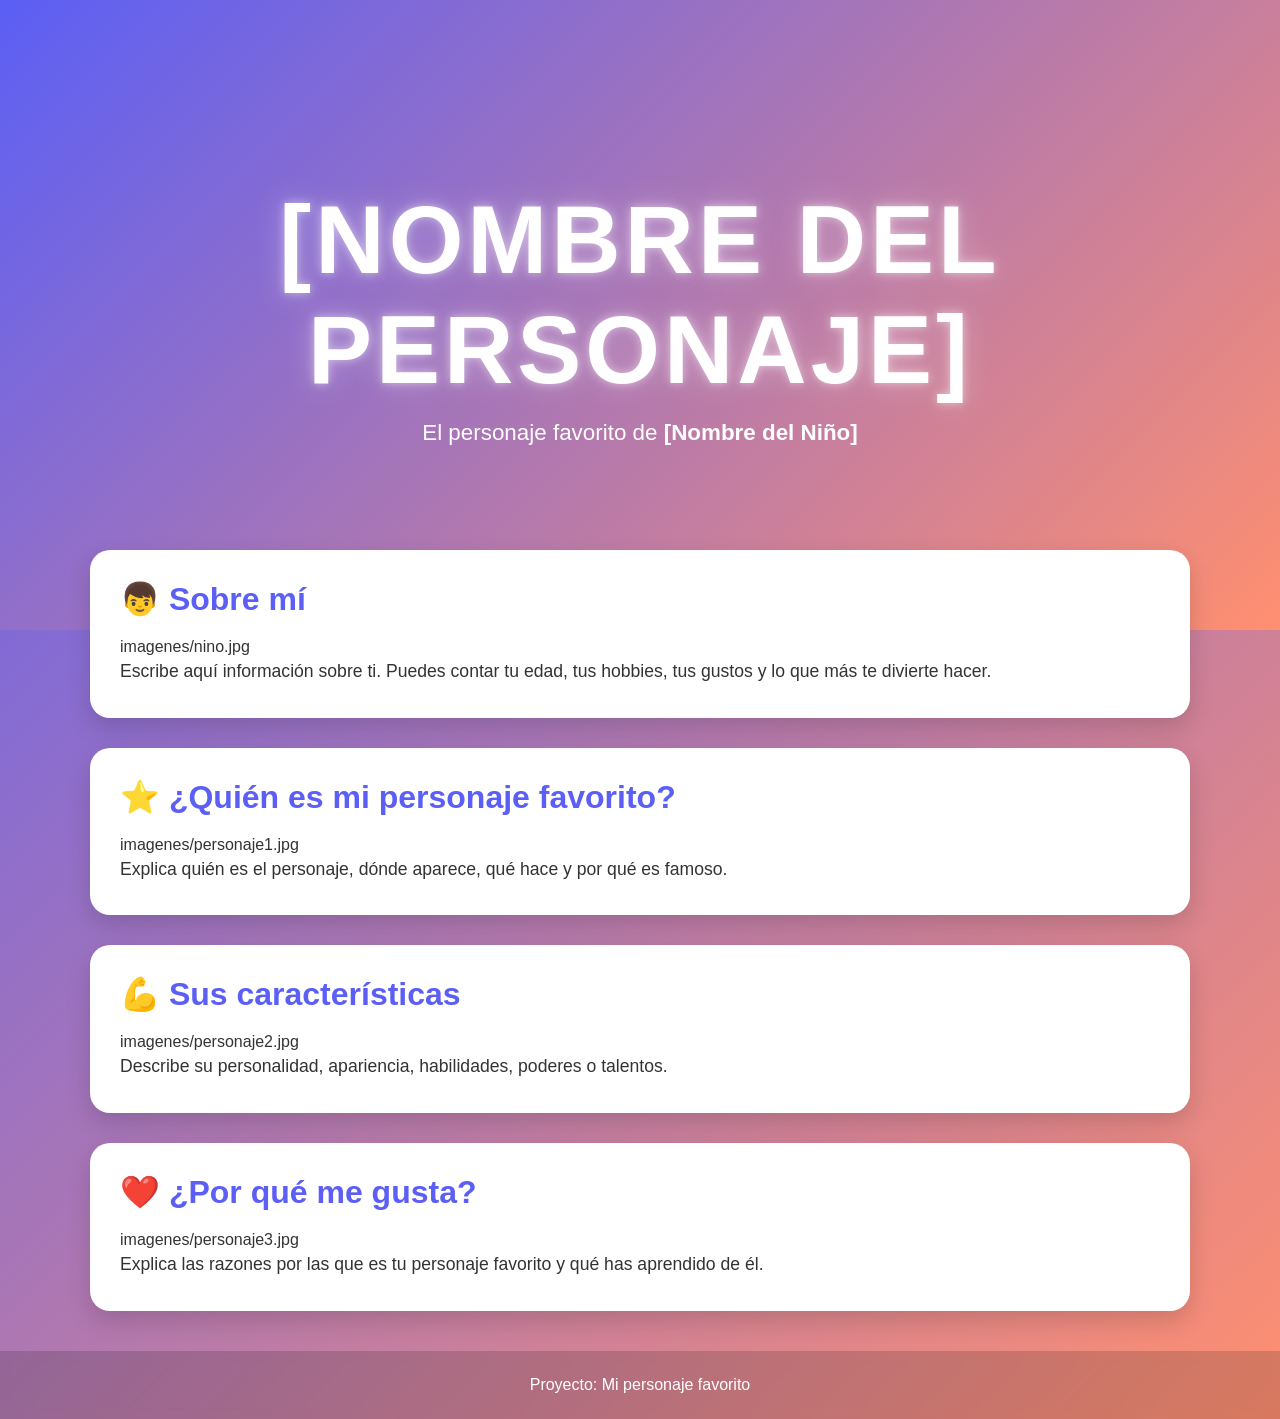
==== docs/personajeFavorito/index.html @ 3e51c81c "Automated update" ====
<!DOCTYPE html>
<html lang="es">

<head>
    <meta charset="UTF-8">
    <meta name="viewport" content="width=device-width, initial-scale=1.0">
    <title>[Nombre del Personaje]</title>
    <link rel="stylesheet" href="style.css">
</head>

<body>

    <header class="hero">
        <div class="hero-content">
            <h1>[NOMBRE DEL PERSONAJE]</h1>
            <p>El personaje favorito de <strong>[Nombre del Niño]</strong></p>
        </div>
    </header>

    <main>

        <section class="card">
            <h2>👦 Sobre mí</h2>
            imagenes/nino.jpg

            <p>
                Escribe aquí información sobre ti.
                Puedes contar tu edad, tus hobbies,
                tus gustos y lo que más te divierte hacer.
            </p>
        </section>

        <section class="card">
            <h2>⭐ ¿Quién es mi personaje favorito?</h2>
            imagenes/personaje1.jpg

            <p>
                Explica quién es el personaje, dónde aparece,
                qué hace y por qué es famoso.
            </p>
        </section>

        <section class="card">
            <h2>💪 Sus características</h2>
            imagenes/personaje2.jpg

            <p>
                Describe su personalidad, apariencia,
                habilidades, poderes o talentos.
            </p>
        </section>

        <section class="card">
            <h2>❤️ ¿Por qué me gusta?</h2>
            imagenes/personaje3.jpg

            <p>
                Explica las razones por las que es tu personaje favorito
                y qué has aprendido de él.
            </p>
        </section>

    </main>

    <footer>
        <p>Proyecto: Mi personaje favorito</p>
    </footer>

</body>

</html>
---- docs/personajeFavorito/style.css ----
/*======================================
  PALETA DE COLORES
======================================*/
:root {
    --color-primario: #5b5ff5;
    --color-secundario: #ff8f70;
}

/*======================================
  CONFIGURACIÓN GENERAL
======================================*/
* {
    margin: 0;
    padding: 0;
    box-sizing: border-box;
}

body {
    font-family: "Segoe UI", Arial, sans-serif;

    background: linear-gradient(
        135deg,
        var(--color-primario),
        var(--color-secundario)
    );

    min-height: 100vh;
    color: #333;
}

/*======================================
  HERO
======================================*/
.hero {
    height: 70vh;

    display: flex;
    justify-content: center;
    align-items: center;

    text-align: center;

    background: linear-gradient(
        135deg,
        var(--color-primario),
        var(--color-secundario)
    );

    color: white;
}

.hero-content {
    animation: aparecer 1.5s ease;
}

.hero h1 {
    font-size: clamp(3rem, 8vw, 6rem);
    letter-spacing: 4px;
    text-transform: uppercase;

    text-shadow:
        0 0 10px rgba(255,255,255,.5),
        0 0 30px rgba(255,255,255,.3);

    animation: flotar 3s ease-in-out infinite;
}

.hero p {
    font-size: 1.4rem;
    margin-top: 15px;
}

/*======================================
  CONTENEDOR
======================================*/
main {
    width: 90%;
    max-width: 1100px;

    margin: -80px auto 40px;
}

/*======================================
  TARJETAS
======================================*/
.card {
    background: white;

    margin-bottom: 30px;
    padding: 30px;

    border-radius: 20px;

    box-shadow: 0 10px 25px rgba(0,0,0,.15);

    transition: .3s;
}

.card:hover {
    transform: translateY(-8px);
}

.card h2 {
    color: var(--color-primario);
    margin-bottom: 20px;
    font-size: 2rem;
}

.card img {
    width: 100%;
    max-width: 450px;

    display: block;
    margin: 20px auto;

    border-radius: 15px;

    transition: .4s;
}

.card img:hover {
    transform: scale(1.05);
}

.card p {
    font-size: 1.1rem;
    line-height: 1.8;
}

/*======================================
  FOOTER
======================================*/
footer {
    text-align: center;

    padding: 25px;

    color: white;

    background: rgba(0,0,0,.15);

    backdrop-filter: blur(5px);
}

/*======================================
  ANIMACIONES
======================================*/
@keyframes aparecer {
    from {
        opacity: 0;
        transform: translateY(40px);
    }

    to {
        opacity: 1;
        transform: translateY(0);
    }
}

@keyframes flotar {
    0% {
        transform: translateY(0);
    }

    50% {
        transform: translateY(-10px);
    }

    100% {
        transform: translateY(0);
    }
}

/*======================================
  RESPONSIVE
======================================*/
@media (max-width: 768px) {

    .hero {
        height: 55vh;
    }

    .hero p {
        font-size: 1rem;
    }

    .card {
        padding: 20px;
    }

    .card h2 {
        font-size: 1.5rem;
    }
}
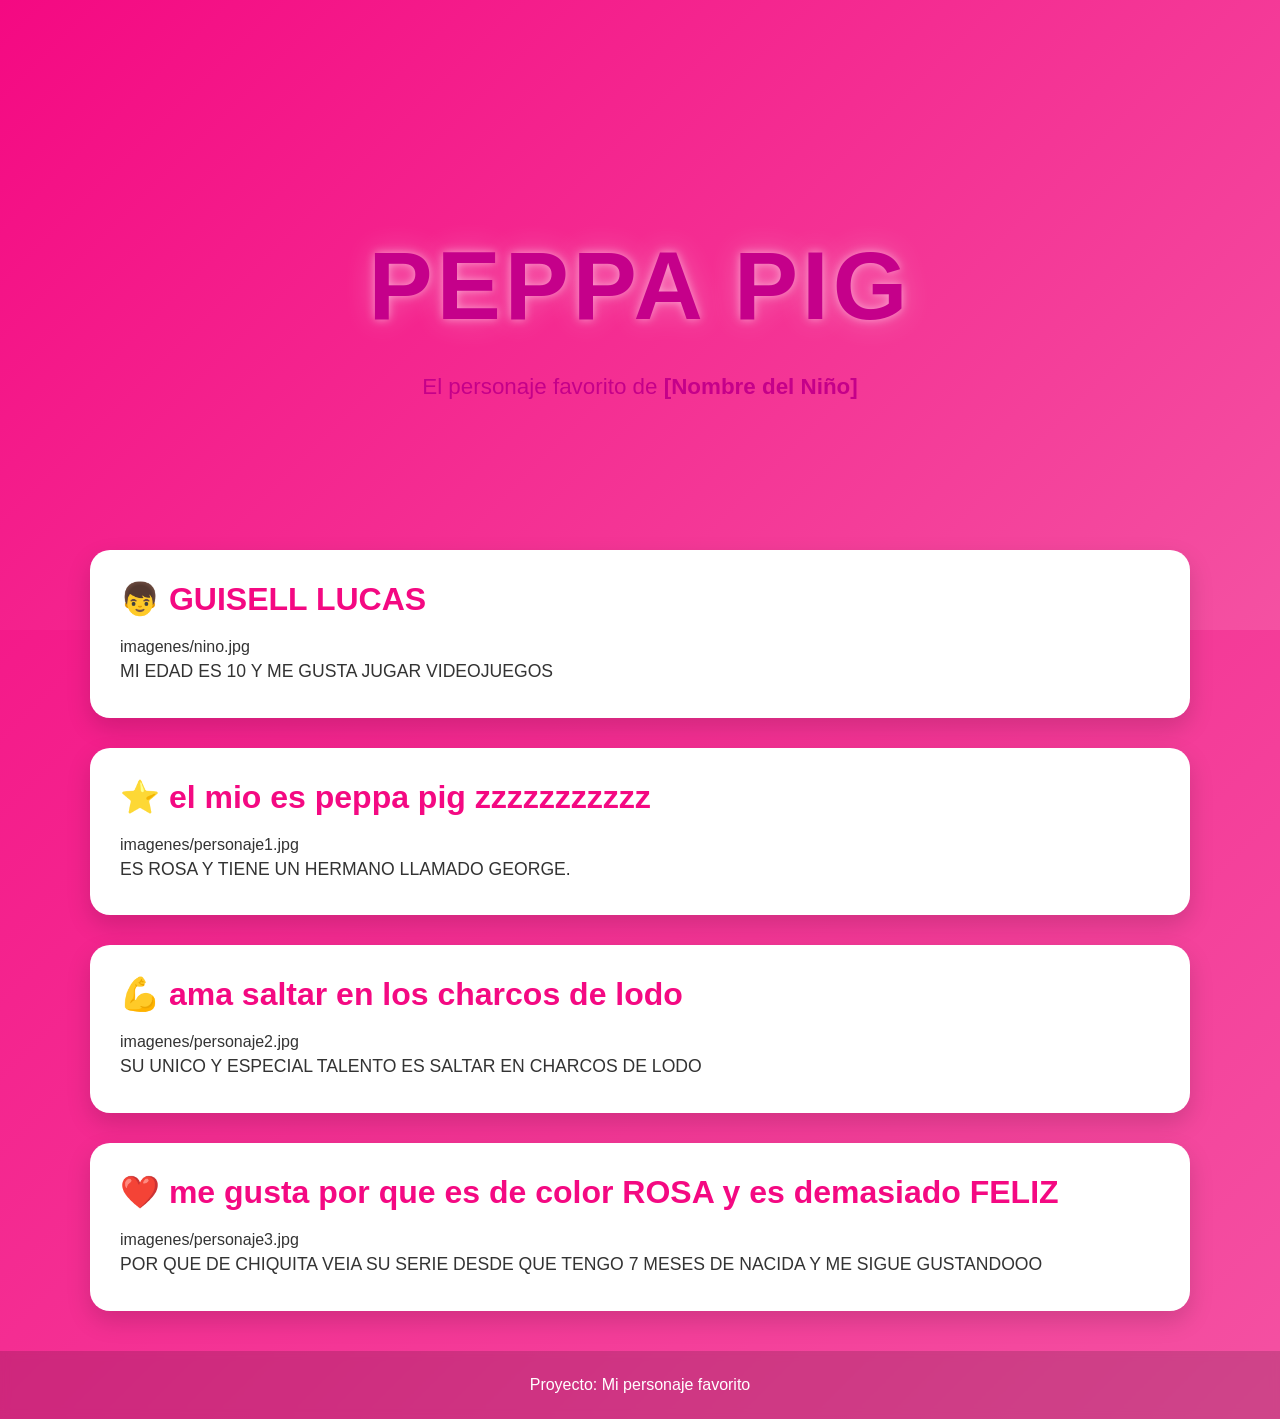
==== commit 6239cab6: "mensaje" ====
--- a/docs/personajeFavorito/index.html
+++ b/docs/personajeFavorito/index.html
@@ -12,7 +12,8 @@
 
     <header class="hero">
         <div class="hero-content">
-            <h1>[NOMBRE DEL PERSONAJE]</h1>
+            <h1>PEPPA PIG</h1>
+            <img src="" alt="" srcset="https://imgs.search.brave.com/q66BfyYQLbibNhrbzN9P0hCwONpiuNKfgqZ-wrxnveg/rs:fit:860:0:0:0/g:ce/aHR0cHM6Ly9pLnBp/bmltZy5jb20vb3Jp/Z2luYWxzLzVkLzI3/LzgxLzVkMjc4MTU2/YmM4OTBjMzg0Njhi/NWM4NDk2Zjc3ZjY5/LmpwZw">
             <p>El personaje favorito de <strong>[Nombre del Niño]</strong></p>
         </div>
     </header>
@@ -20,43 +21,40 @@
     <main>
 
         <section class="card">
-            <h2>👦 Sobre mí</h2>
+            <h2>👦 GUISELL LUCAS</h2>
             imagenes/nino.jpg
 
             <p>
-                Escribe aquí información sobre ti.
-                Puedes contar tu edad, tus hobbies,
-                tus gustos y lo que más te divierte hacer.
+                MI EDAD ES 10 Y ME GUSTA JUGAR VIDEOJUEGOS
             </p>
         </section>
 
         <section class="card">
-            <h2>⭐ ¿Quién es mi personaje favorito?</h2>
+            <h2>⭐ el mio es peppa pig
+                zzzzzzzzzzz
+            </h2>
             imagenes/personaje1.jpg
 
             <p>
-                Explica quién es el personaje, dónde aparece,
-                qué hace y por qué es famoso.
+                ES ROSA Y TIENE UN HERMANO LLAMADO GEORGE.
             </p>
         </section>
 
         <section class="card">
-            <h2>💪 Sus características</h2>
+            <h2>💪 ama saltar en los charcos de lodo</h2>
             imagenes/personaje2.jpg
 
             <p>
-                Describe su personalidad, apariencia,
-                habilidades, poderes o talentos.
+                SU UNICO Y ESPECIAL TALENTO ES SALTAR EN CHARCOS DE LODO
             </p>
         </section>
 
         <section class="card">
-            <h2>❤️ ¿Por qué me gusta?</h2>
+            <h2>❤️ me gusta por que es de color ROSA y es demasiado FELIZ</h2>
             imagenes/personaje3.jpg
 
             <p>
-                Explica las razones por las que es tu personaje favorito
-                y qué has aprendido de él.
+                POR QUE DE CHIQUITA VEIA SU SERIE DESDE QUE TENGO 7 MESES DE NACIDA Y ME SIGUE GUSTANDOOO
             </p>
         </section>
 
--- a/docs/personajeFavorito/style.css
+++ b/docs/personajeFavorito/style.css
@@ -2,8 +2,8 @@
   PALETA DE COLORES
 ======================================*/
 :root {
-    --color-primario: #5b5ff5;
-    --color-secundario: #ff8f70;
+    --color-primario: #f40982;
+    --color-secundario: #f451a2;
 }
 
 /*======================================
@@ -46,7 +46,7 @@
         var(--color-secundario)
     );
 
-    color: white;
+    color: rgb(197, 0, 138);
 }
 
 .hero-content {
